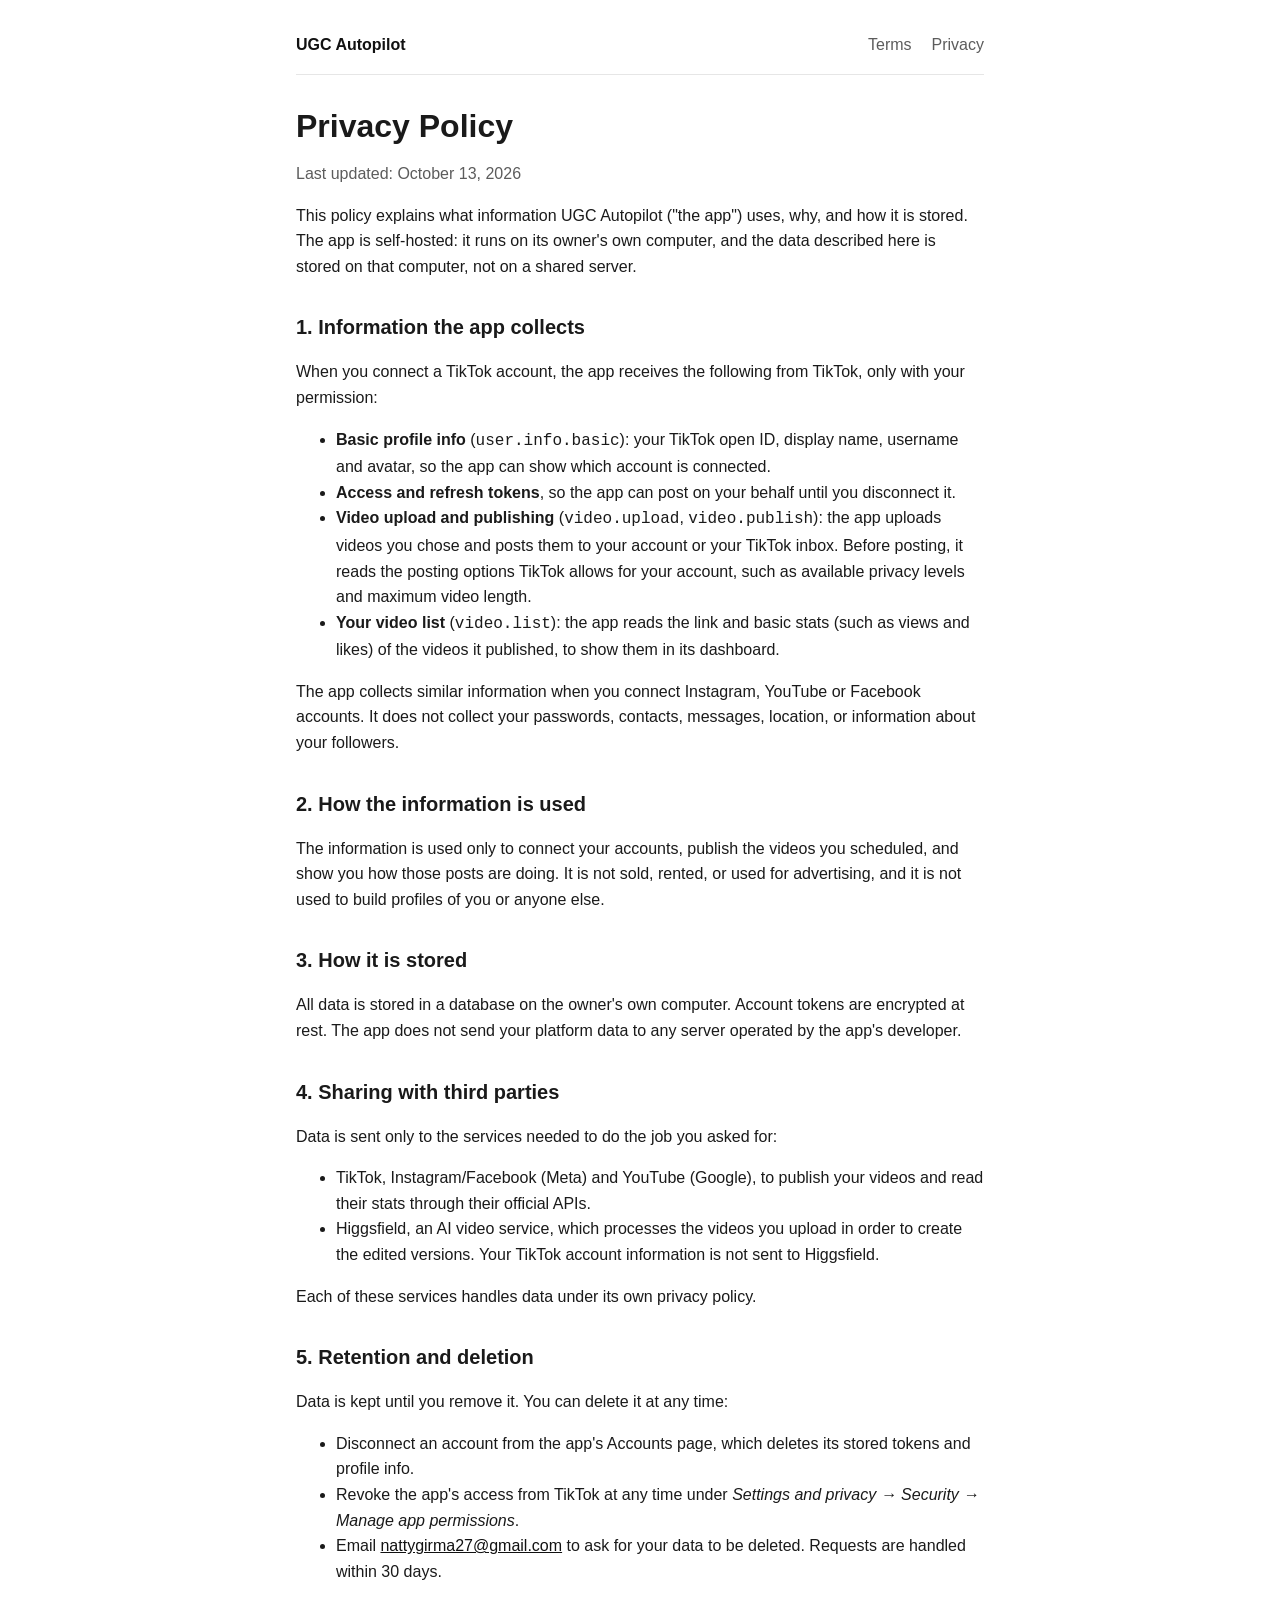
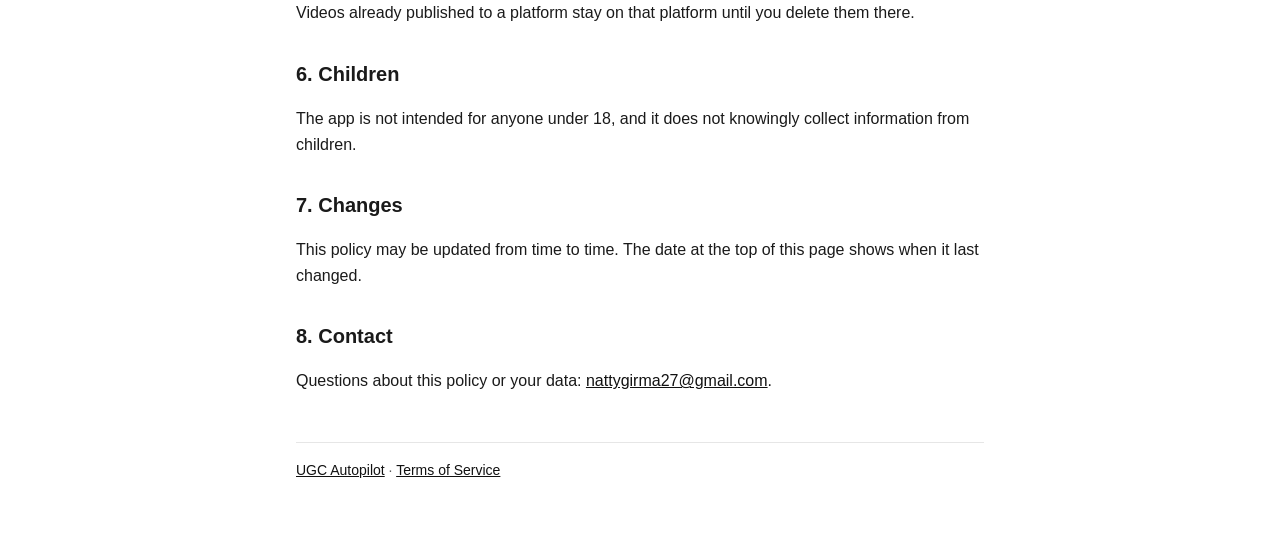
==== privacy.html @ de874a28 "Add landing, terms and privacy pages Co-Authored-By: Claude Opus 5.5 <noreply@anthropic.com>" ====
<!doctype html>
<html lang="en">
<head>
  <meta charset="utf-8">
  <meta name="viewport" content="width=device-width, initial-scale=1">
  <title>Privacy Policy</title>
  <meta name="description" content="Privacy Policy for UGC Autopilot.">
  <link rel="stylesheet" href="style.css">
</head>
<body>
<main>
  <nav>
    <a href="./">UGC Autopilot</a>
    <a href="terms.html">Terms</a>
    <a href="privacy.html">Privacy</a>
  </nav>

  <h1>Privacy Policy</h1>
  <p class="muted">Last updated: October 13, 2026</p>

  <p>This policy explains what information UGC Autopilot ("the app") uses, why, and how it is stored. The app is self-hosted: it runs on its owner's own computer, and the data described here is stored on that computer, not on a shared server.</p>

  <h2>1. Information the app collects</h2>
  <p>When you connect a TikTok account, the app receives the following from TikTok, only with your permission:</p>
  <ul>
    <li><strong>Basic profile info</strong> (<code>user.info.basic</code>): your TikTok open ID, display name, username and avatar, so the app can show which account is connected.</li>
    <li><strong>Access and refresh tokens</strong>, so the app can post on your behalf until you disconnect it.</li>
    <li><strong>Video upload and publishing</strong> (<code>video.upload</code>, <code>video.publish</code>): the app uploads videos you chose and posts them to your account or your TikTok inbox. Before posting, it reads the posting options TikTok allows for your account, such as available privacy levels and maximum video length.</li>
    <li><strong>Your video list</strong> (<code>video.list</code>): the app reads the link and basic stats (such as views and likes) of the videos it published, to show them in its dashboard.</li>
  </ul>
  <p>The app collects similar information when you connect Instagram, YouTube or Facebook accounts. It does not collect your passwords, contacts, messages, location, or information about your followers.</p>

  <h2>2. How the information is used</h2>
  <p>The information is used only to connect your accounts, publish the videos you scheduled, and show you how those posts are doing. It is not sold, rented, or used for advertising, and it is not used to build profiles of you or anyone else.</p>

  <h2>3. How it is stored</h2>
  <p>All data is stored in a database on the owner's own computer. Account tokens are encrypted at rest. The app does not send your platform data to any server operated by the app's developer.</p>

  <h2>4. Sharing with third parties</h2>
  <p>Data is sent only to the services needed to do the job you asked for:</p>
  <ul>
    <li>TikTok, Instagram/Facebook (Meta) and YouTube (Google), to publish your videos and read their stats through their official APIs.</li>
    <li>Higgsfield, an AI video service, which processes the videos you upload in order to create the edited versions. Your TikTok account information is not sent to Higgsfield.</li>
  </ul>
  <p>Each of these services handles data under its own privacy policy.</p>

  <h2>5. Retention and deletion</h2>
  <p>Data is kept until you remove it. You can delete it at any time:</p>
  <ul>
    <li>Disconnect an account from the app's Accounts page, which deletes its stored tokens and profile info.</li>
    <li>Revoke the app's access from TikTok at any time under <em>Settings and privacy → Security → Manage app permissions</em>.</li>
    <li>Email <a href="mailto:nattygirma27@gmail.com">nattygirma27@gmail.com</a> to ask for your data to be deleted. Requests are handled within 30 days.</li>
  </ul>
  <p>Videos already published to a platform stay on that platform until you delete them there.</p>

  <h2>6. Children</h2>
  <p>The app is not intended for anyone under 18, and it does not knowingly collect information from children.</p>

  <h2>7. Changes</h2>
  <p>This policy may be updated from time to time. The date at the top of this page shows when it last changed.</p>

  <h2>8. Contact</h2>
  <p>Questions about this policy or your data: <a href="mailto:nattygirma27@gmail.com">nattygirma27@gmail.com</a>.</p>

  <footer>
    <a href="./">UGC Autopilot</a> · <a href="terms.html">Terms of Service</a>
  </footer>
</main>
</body>
</html>
---- style.css ----
:root {
  --bg: #ffffff;
  --text: #1a1a1a;
  --muted: #5c5c5c;
  --border: #e6e6e6;
  --accent: #111111;
}
@media (prefers-color-scheme: dark) {
  :root {
    --bg: #111111;
    --text: #ececec;
    --muted: #a0a0a0;
    --border: #2a2a2a;
    --accent: #ffffff;
  }
}
* { box-sizing: border-box; }
body {
  margin: 0;
  background: var(--bg);
  color: var(--text);
  font: 16px/1.6 -apple-system, BlinkMacSystemFont, "Segoe UI", Roboto, Helvetica, Arial, sans-serif;
}
main { max-width: 720px; margin: 0 auto; padding: 32px 16px 64px; }
nav { display: flex; gap: 20px; padding-bottom: 16px; border-bottom: 1px solid var(--border); margin-bottom: 32px; }
nav a { color: var(--muted); text-decoration: none; }
nav a:first-child { color: var(--accent); font-weight: 600; margin-right: auto; }
nav a:hover { color: var(--accent); }
h1 { font-size: 32px; line-height: 1.2; margin: 0 0 8px; }
h2 { font-size: 20px; margin: 32px 0 8px; }
p, li { color: var(--text); }
.muted { color: var(--muted); }
a { color: var(--accent); }
footer { margin-top: 48px; padding-top: 16px; border-top: 1px solid var(--border); color: var(--muted); font-size: 14px; }
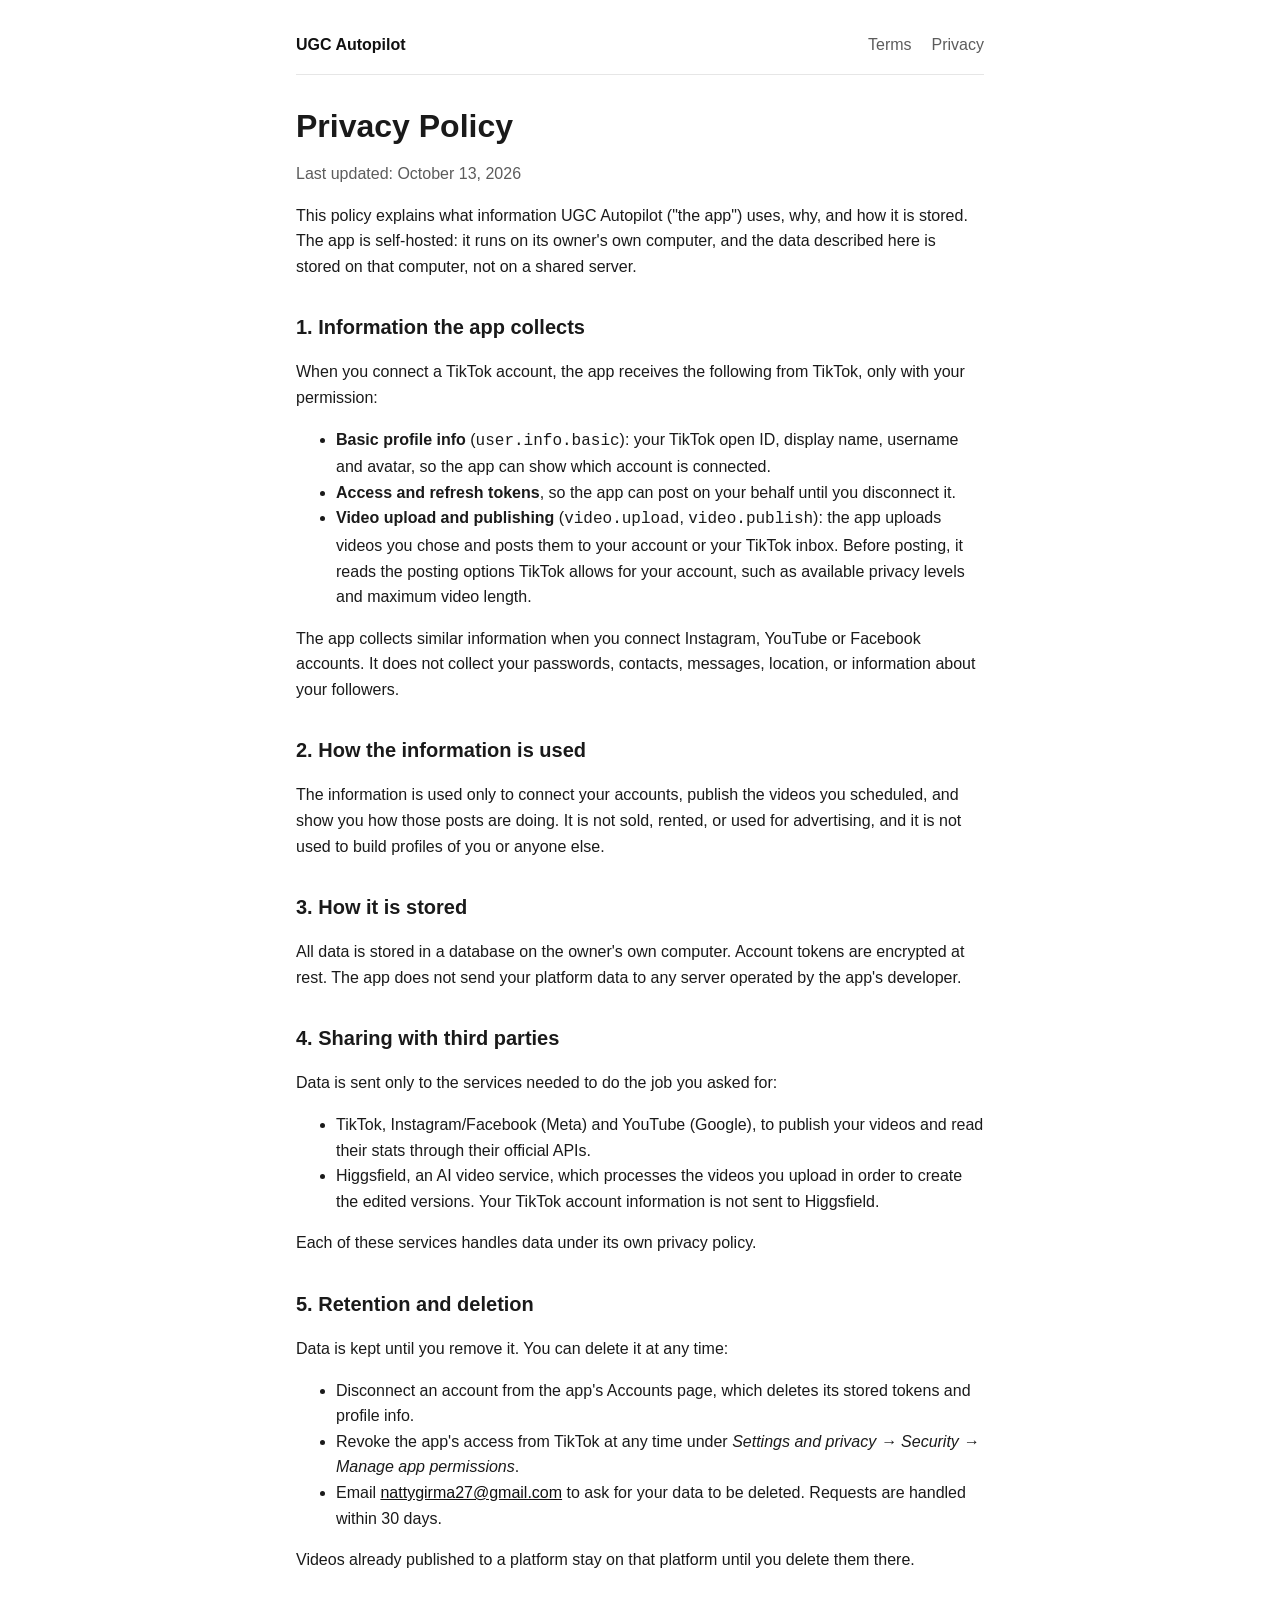
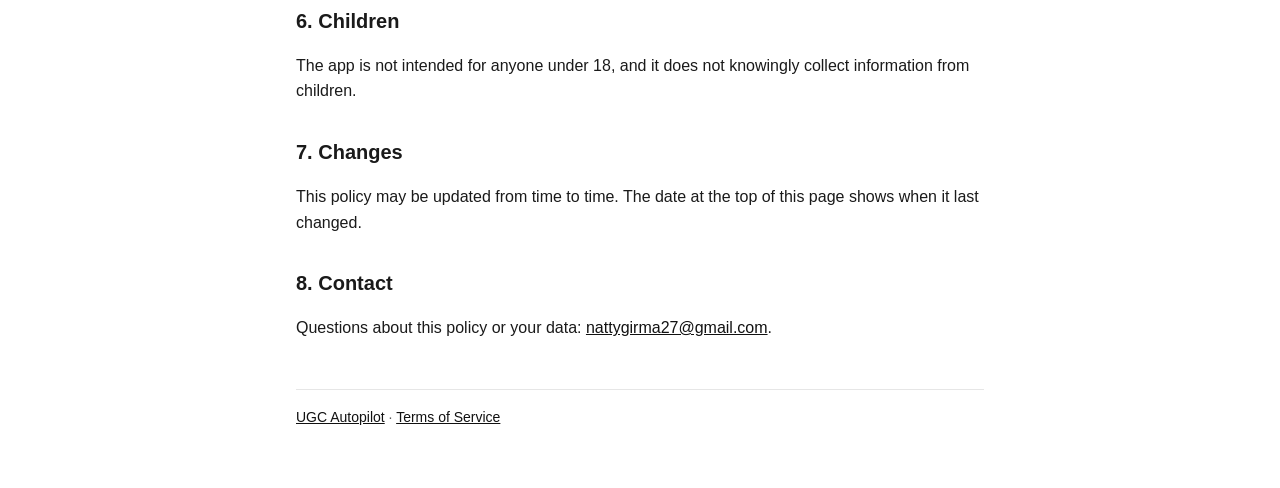
==== commit 6d3dd656: "Drop video.list from listed TikTok permissions Co-Authored-By: Claude Opus 5.5 <noreply@anthropic.co" ====
--- a/privacy.html
+++ b/privacy.html
@@ -5,6 +5,7 @@
   <meta name="viewport" content="width=device-width, initial-scale=1">
   <title>Privacy Policy</title>
   <meta name="description" content="Privacy Policy for UGC Autopilot.">
+  <link rel="icon" href="icon.png">
   <link rel="stylesheet" href="style.css">
 </head>
 <body>
@@ -26,7 +27,6 @@
     <li><strong>Basic profile info</strong> (<code>user.info.basic</code>): your TikTok open ID, display name, username and avatar, so the app can show which account is connected.</li>
     <li><strong>Access and refresh tokens</strong>, so the app can post on your behalf until you disconnect it.</li>
     <li><strong>Video upload and publishing</strong> (<code>video.upload</code>, <code>video.publish</code>): the app uploads videos you chose and posts them to your account or your TikTok inbox. Before posting, it reads the posting options TikTok allows for your account, such as available privacy levels and maximum video length.</li>
-    <li><strong>Your video list</strong> (<code>video.list</code>): the app reads the link and basic stats (such as views and likes) of the videos it published, to show them in its dashboard.</li>
   </ul>
   <p>The app collects similar information when you connect Instagram, YouTube or Facebook accounts. It does not collect your passwords, contacts, messages, location, or information about your followers.</p>
 
